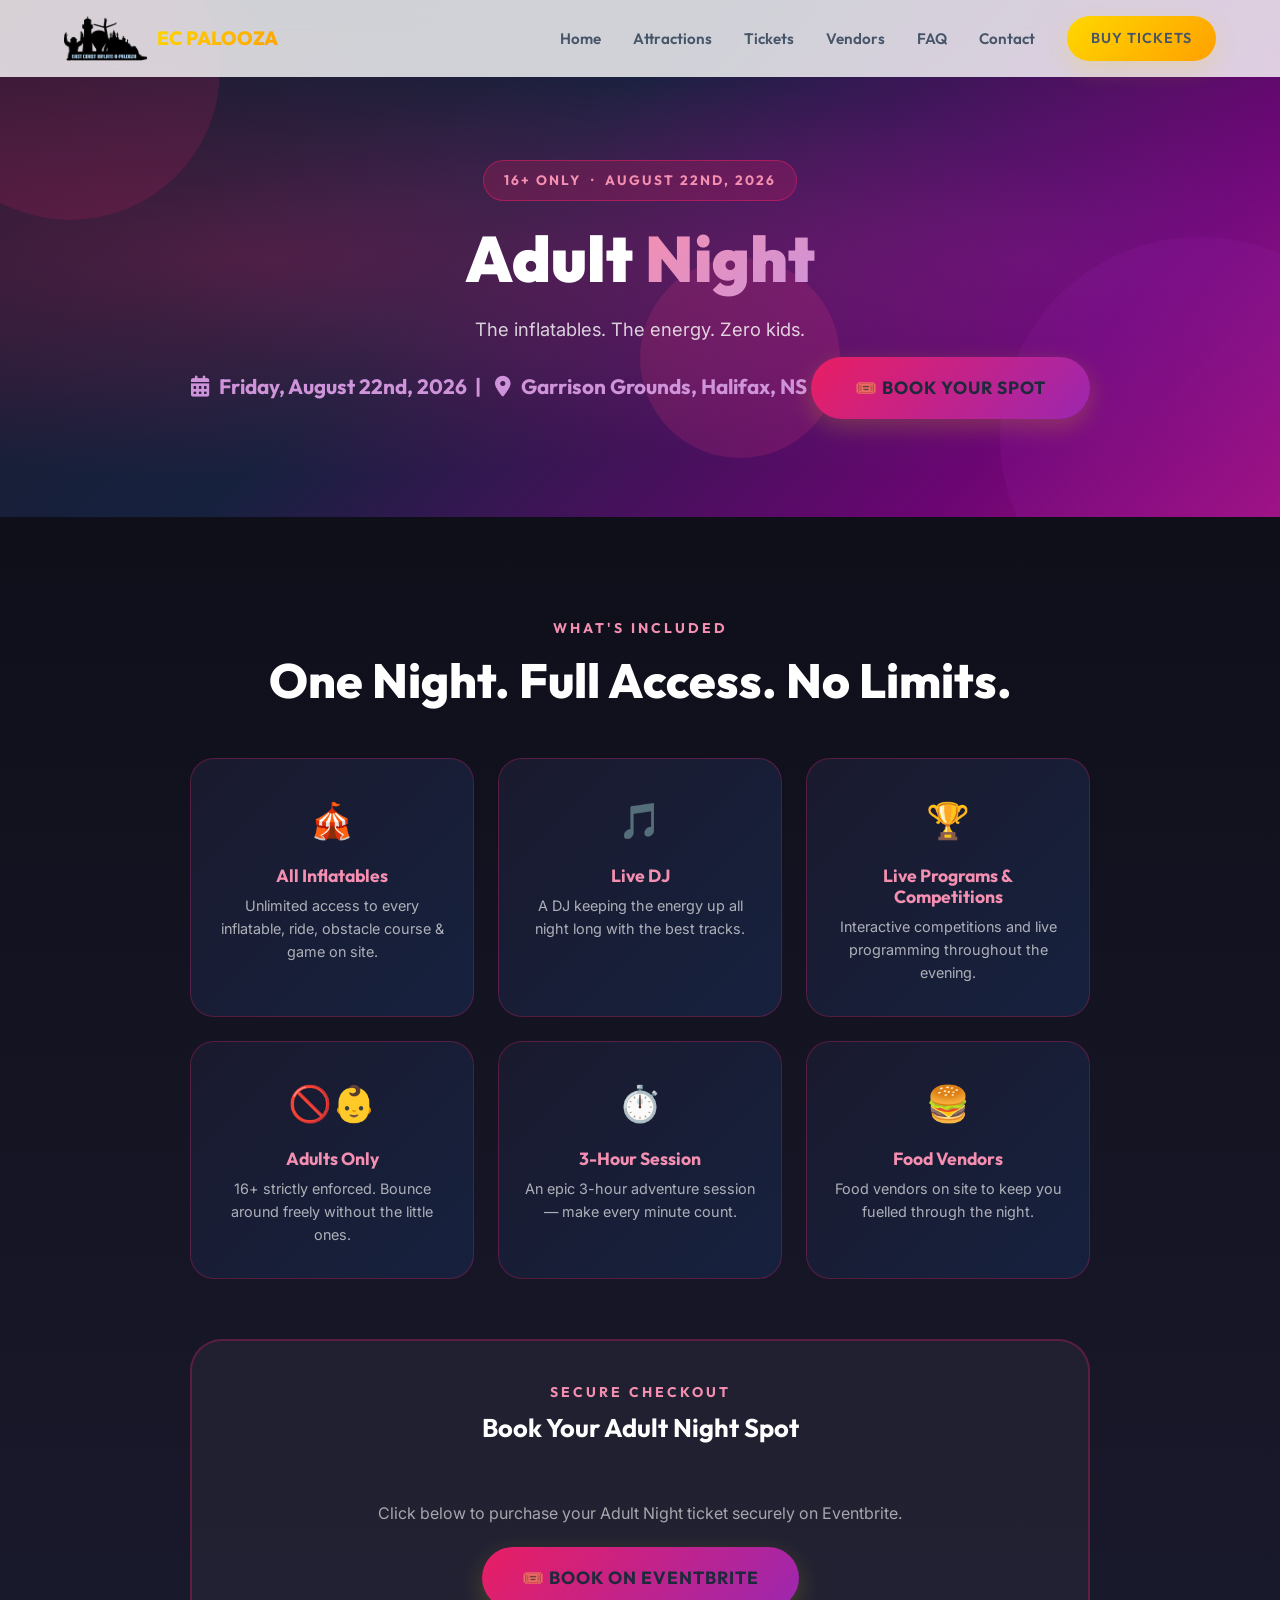
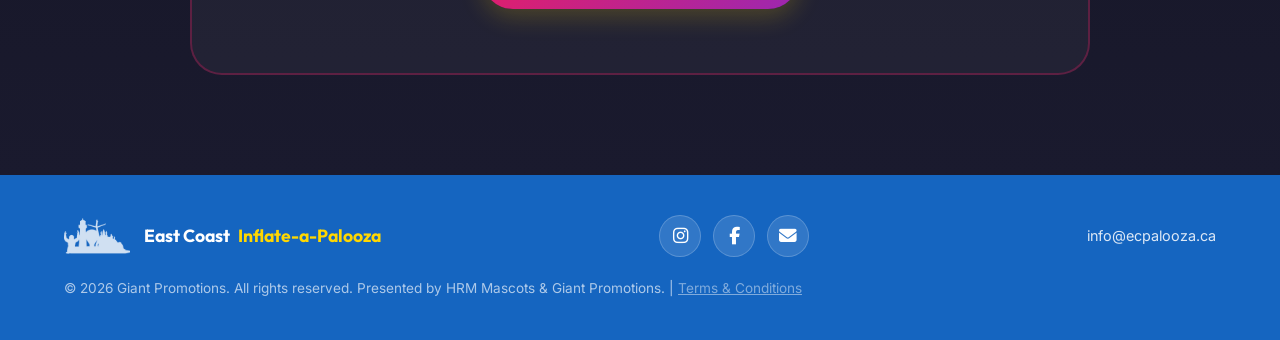
==== adult-night.html @ 5d68034b "Add adult-night.html page; redirect Book Adult Session buttons to it" ====
<!DOCTYPE html>
<html lang="en">
<head>
  <meta charset="UTF-8">
  <meta name="viewport" content="width=device-width, initial-scale=1.0">
  <title>Adult Night | East Coast Inflate-a-Palooza</title>
  <meta name="description" content="Adult Night at East Coast Inflate-a-Palooza — August 22nd, 2026. 16+ only. Bounce with NO kids, live DJ, live programs & competitions. Book your spot now!">
  <link rel="stylesheet" href="styles.css">
  <link rel="stylesheet" href="https://cdnjs.cloudflare.com/ajax/libs/font-awesome/6.5.1/css/all.min.css">
  <style>
    .adult-night-hero {
      background: linear-gradient(135deg, #1a1a2e 0%, #16213e 40%, #6a0572 80%, #a01080 100%);
      padding: 160px 0 80px;
      text-align: center;
      position: relative;
      overflow: hidden;
    }

    .adult-night-hero::before {
      content: '';
      position: absolute;
      inset: 0;
      background:
        radial-gradient(ellipse at 20% 50%, rgba(233,30,99,0.25) 0%, transparent 60%),
        radial-gradient(ellipse at 80% 50%, rgba(156,39,176,0.25) 0%, transparent 60%);
    }

    .adult-night-hero .hero-badge {
      background: rgba(233,30,99,0.2);
      border: 1px solid rgba(233,30,99,0.5);
      color: #f48fb1;
      display: inline-block;
      padding: 8px 20px;
      border-radius: 50px;
      font-family: var(--font-heading);
      font-weight: 700;
      font-size: 0.85rem;
      text-transform: uppercase;
      letter-spacing: 2px;
      margin-bottom: 20px;
    }

    .adult-night-hero h1 {
      color: #fff;
      margin-bottom: 16px;
    }

    .adult-night-hero h1 span {
      background: linear-gradient(135deg, #f48fb1, #ce93d8);
      -webkit-background-clip: text;
      -webkit-text-fill-color: transparent;
      background-clip: text;
    }

    .adult-night-hero p {
      color: rgba(255,255,255,0.8);
      font-size: 1.15rem;
      margin-bottom: 8px;
    }

    .adult-night-hero .event-date {
      display: inline-flex;
      align-items: center;
      gap: 10px;
      color: #ce93d8;
      font-family: var(--font-heading);
      font-weight: 700;
      font-size: 1.3rem;
      margin: 16px 0 32px;
    }

    /* Floating lights effect */
    .light {
      position: absolute;
      border-radius: 50%;
      opacity: 0.15;
      animation: floatLight 6s ease-in-out infinite;
      pointer-events: none;
    }
    .light-1 { width: 300px; height: 300px; background: #e91e63; top: -80px; left: -80px; animation-delay: 0s; }
    .light-2 { width: 400px; height: 400px; background: #9c27b0; bottom: -120px; right: -120px; animation-delay: 2s; }
    .light-3 { width: 200px; height: 200px; background: #ff4081; top: 50%; left: 50%; animation-delay: 4s; }

    @keyframes floatLight {
      0%, 100% { transform: translate(0, 0) scale(1); }
      50%       { transform: translate(20px, -20px) scale(1.05); }
    }

    /* Perks grid */
    .perks-grid {
      display: grid;
      grid-template-columns: repeat(auto-fit, minmax(220px, 1fr));
      gap: 24px;
      max-width: 900px;
      margin: 0 auto 60px;
    }

    .perk-card {
      background: linear-gradient(135deg, #1a1a2e, #16213e);
      border: 1px solid rgba(233,30,99,0.3);
      border-radius: var(--border-radius);
      padding: 32px 24px;
      text-align: center;
      transition: var(--transition);
    }

    .perk-card:hover {
      border-color: rgba(233,30,99,0.7);
      transform: translateY(-4px);
      box-shadow: 0 16px 40px rgba(233,30,99,0.2);
    }

    .perk-icon {
      font-size: 2.2rem;
      margin-bottom: 14px;
      display: block;
    }

    .perk-card h3 {
      color: #f48fb1;
      font-size: 1.1rem;
      margin-bottom: 8px;
    }

    .perk-card p {
      color: rgba(255,255,255,0.65);
      font-size: 0.9rem;
      line-height: 1.6;
    }

    .adult-night-section {
      background: linear-gradient(180deg, #0f0f1a 0%, #1a1a2e 100%);
      padding: var(--section-padding);
    }

    .adult-night-section .section-subtitle {
      color: #f48fb1;
    }

    .adult-night-section .section-title {
      color: #fff;
    }

    .eb-widget-wrapper.dark {
      background: rgba(255,255,255,0.04);
      border-color: rgba(233,30,99,0.3);
    }

    .eb-widget-wrapper.dark h3 {
      color: #fff;
    }

    .eb-widget-wrapper.dark .section-subtitle {
      color: #f48fb1;
    }
  </style>
</head>
<body>

  <!-- ===== NAVIGATION ===== -->
  <nav class="navbar scrolled" id="navbar">
    <div class="nav-container">
      <a href="index.html" class="nav-logo">
        <img src="images/logo.png" alt="East Coast Inflate-a-Palooza Logo">
        <span>EC PALOOZA</span>
      </a>
      <div class="nav-links" id="nav-links">
        <a href="index.html">Home</a>
        <a href="index.html#attractions">Attractions</a>
        <a href="tickets.html">Tickets</a>
        <a href="vendors.html">Vendors</a>
        <a href="faq.html">FAQ</a>
        <a href="index.html#contact">Contact</a>
        <a href="tickets.html" class="btn btn-primary">Buy Tickets</a>
      </div>
      <button class="hamburger" id="hamburger" aria-label="Toggle menu">
        <span></span>
        <span></span>
        <span></span>
      </button>
    </div>
  </nav>

  <!-- ===== HERO ===== -->
  <section class="adult-night-hero">
    <div class="light light-1"></div>
    <div class="light light-2"></div>
    <div class="light light-3"></div>
    <div class="container" style="position:relative;z-index:1;">
      <div class="hero-badge">16+ Only &nbsp;·&nbsp; August 22nd, 2026</div>
      <h1>Adult <span>Night</span></h1>
      <p>The inflatables. The energy. Zero kids.</p>
      <div class="event-date">
        <i class="fas fa-calendar-alt"></i> Friday, August 22nd, 2026
        &nbsp;|&nbsp;
        <i class="fas fa-map-marker-alt"></i> Garrison Grounds, Halifax, NS
      </div>
      <a href="#book" class="btn btn-primary" style="font-size:1.1rem; padding: 16px 44px; background: linear-gradient(135deg,#e91e63,#9c27b0); border:none;">
        🎟️ Book Your Spot
      </a>
    </div>
  </section>

  <!-- ===== PERKS ===== -->
  <section class="adult-night-section">
    <div class="container">
      <p class="section-subtitle animate-on-scroll" style="text-align:center;">What's Included</p>
      <h2 class="section-title animate-on-scroll" style="text-align:center; margin-bottom:48px;">One Night. Full Access. No Limits.</h2>

      <div class="perks-grid">
        <div class="perk-card animate-on-scroll">
          <span class="perk-icon">🎪</span>
          <h3>All Inflatables</h3>
          <p>Unlimited access to every inflatable, ride, obstacle course &amp; game on site.</p>
        </div>
        <div class="perk-card animate-on-scroll">
          <span class="perk-icon">🎵</span>
          <h3>Live DJ</h3>
          <p>A DJ keeping the energy up all night long with the best tracks.</p>
        </div>
        <div class="perk-card animate-on-scroll">
          <span class="perk-icon">🏆</span>
          <h3>Live Programs &amp; Competitions</h3>
          <p>Interactive competitions and live programming throughout the evening.</p>
        </div>
        <div class="perk-card animate-on-scroll">
          <span class="perk-icon">🚫👶</span>
          <h3>Adults Only</h3>
          <p>16+ strictly enforced. Bounce around freely without the little ones.</p>
        </div>
        <div class="perk-card animate-on-scroll">
          <span class="perk-icon">⏱️</span>
          <h3>3-Hour Session</h3>
          <p>An epic 3-hour adventure session — make every minute count.</p>
        </div>
        <div class="perk-card animate-on-scroll">
          <span class="perk-icon">🍔</span>
          <h3>Food Vendors</h3>
          <p>Food vendors on site to keep you fuelled through the night.</p>
        </div>
      </div>

      <!-- ===== EVENTBRITE WIDGET ===== -->
      <div class="eb-widget-wrapper dark animate-on-scroll" id="book">
        <p class="section-subtitle" style="text-align:center; margin-bottom: 8px;">Secure Checkout</p>
        <h3 style="text-align:center; font-size:1.6rem; margin-bottom: 24px;">Book Your Adult Night Spot</h3>
        <div id="eventbrite-widget-container-1990115616381"></div>
      </div>
    </div>
  </section>

  <!-- ===== FOOTER ===== -->
  <footer class="footer">
    <div class="container">
      <div class="footer-content">
        <div class="footer-brand">
          <img src="images/logo.png" alt="EC Palooza" class="footer-logo">
          East Coast <span>Inflate-a-Palooza</span>
        </div>
        <div class="footer-social">
          <a href="https://www.instagram.com/ecpalooza" target="_blank" aria-label="Instagram"><i class="fab fa-instagram"></i></a>
          <a href="https://www.facebook.com/p/East-Coast-Inflate-a-Palooza-61561594187556/" target="_blank" aria-label="Facebook"><i class="fab fa-facebook-f"></i></a>
          <a href="mailto:info@ecpalooza.ca" aria-label="Email"><i class="fas fa-envelope"></i></a>
        </div>
        <a href="mailto:info@ecpalooza.ca" class="footer-email">info@ecpalooza.ca</a>
        <p class="footer-copyright">© 2026 Giant Promotions. All rights reserved. Presented by HRM Mascots &amp; Giant Promotions. | <a href="terms.html" style="color:inherit;text-decoration:underline;opacity:0.7;">Terms &amp; Conditions</a></p>
      </div>
    </div>
  </footer>

  <script src="script.js"></script>
  <script>
    (function() {
      var containerId = 'eventbrite-widget-container-1990115616381';
      var fallbackUrl = 'https://www.eventbrite.ca/e/east-coast-inflate-a-palooza-x-stampede-tickets-1689122483819?aff=oddtdtcreator';

      function showFallback() {
        var container = document.getElementById(containerId);
        if (!container) return;
        container.innerHTML =
          '<div style="text-align:center;padding:32px 16px;">' +
            '<p style="color:rgba(255,255,255,0.6);margin-bottom:20px;font-size:1rem;">Click below to purchase your Adult Night ticket securely on Eventbrite.</p>' +
            '<a href="' + fallbackUrl + '" target="_blank" class="btn btn-primary" style="font-size:1.1rem;padding:16px 40px;background:linear-gradient(135deg,#e91e63,#9c27b0);border:none;">🎟️ Book on Eventbrite</a>' +
          '</div>';
      }

      var script = document.createElement('script');
      script.src = 'https://www.eventbrite.ca/static/widgets/eb_widgets.js';
      script.onload = function() {
        try {
          window.EBWidgets.createWidget({
            widgetType: 'checkout',
            eventId: '1990115616381',
            iframeContainerId: containerId,
            iframeContainerHeight: 425,
            onOrderComplete: function() { console.log('Order complete!'); }
          });
        } catch(e) {
          showFallback();
        }
      };
      script.onerror = function() { showFallback(); };
      document.body.appendChild(script);
    })();
  </script>
</body>
</html>
---- styles.css ----
/* =============================================
   EAST COAST INFLATE-A-PALOOZA — Design System
   BRIGHT & FUN KIDS' EVENT THEME
   ============================================= */

/* --- Google Fonts --- */
@import url('https://fonts.googleapis.com/css2?family=Outfit:wght@400;600;700;800;900&family=Inter:wght@400;500;600&display=swap');

/* --- CSS Custom Properties --- */
:root {
  /* Colors — Bright & Playful */
  --blue: #2196F3;
  --blue-bright: #42A5F5;
  --blue-sky: #E3F2FD;
  --blue-deep: #1565C0;
  --yellow: #FFD700;
  --yellow-warm: #FFC107;
  --yellow-light: #FFF8E1;
  --red: #FF4757;
  --red-light: #FFEBEE;
  --orange: #FF9800;
  --green: #4CAF50;
  --cyan: #00BCD4;
  --purple: #9C27B0;
  --pink: #E91E63;
  --white: #FFFFFF;
  --off-white: #FAFBFF;
  --gray-50: #F8FAFC;
  --gray-100: #F1F5F9;
  --gray-200: #E2E8F0;
  --gray-400: #94A3B8;
  --gray-600: #475569;
  --gray-800: #1E293B;

  /* Gradients */
  --gradient-hero: linear-gradient(135deg, #42A5F5 0%, #1E88E5 30%, #2196F3 60%, #1976D2 100%);
  --gradient-yellow: linear-gradient(135deg, #FFD700, #FFA000);
  --gradient-red: linear-gradient(135deg, #FF4757, #FF6B81);
  --gradient-fun: linear-gradient(135deg, #FF9800, #FF5722);
  --gradient-sky: linear-gradient(180deg, #E3F2FD 0%, #FFFFFF 100%);
  --gradient-card: linear-gradient(135deg, #FFFFFF, #F8FAFC);

  /* Typography */
  --font-heading: 'Outfit', sans-serif;
  --font-body: 'Inter', sans-serif;

  /* Spacing */
  --section-padding: 100px 0;
  --container-width: 1200px;
  --border-radius: 24px;
  --border-radius-sm: 16px;
  --border-radius-lg: 32px;

  /* Shadows - Modern & Soft */
  --shadow-sm: 0 4px 12px rgba(0,0,0,0.03);
  --shadow-md: 0 10px 30px rgba(0,0,0,0.06);
  --shadow-lg: 0 20px 50px rgba(0,0,0,0.08);
  --shadow-color: 0 8px 24px rgba(33,150,243,0.15);
  --shadow-yellow: 0 8px 24px rgba(255,215,0,0.2);

  /* Transitions */
  --transition: all 0.3s cubic-bezier(0.4, 0, 0.2, 1);
  --transition-slow: all 0.6s cubic-bezier(0.4, 0, 0.2, 1);
}

/* --- Reset & Base --- */
*, *::before, *::after {
  margin: 0;
  padding: 0;
  box-sizing: border-box;
}



html {
  scroll-behavior: smooth;
  font-size: 16px;
}

body {
  font-family: var(--font-body);
  background: var(--white);
  color: var(--gray-800);
  line-height: 1.7;
  overflow-x: hidden;
  -webkit-font-smoothing: antialiased;
}

a {
  text-decoration: none;
  color: inherit;
}

img {
  max-width: 100%;
  display: block;
}

ul { list-style: none; }

.container {
  max-width: var(--container-width);
  margin: 0 auto;
  padding: 0 24px;
}

/* --- Typography --- */
h1, h2, h3, h4, h5 {
  font-family: var(--font-heading);
  line-height: 1.2;
}

h1 { font-size: clamp(2.5rem, 5vw, 4.5rem); font-weight: 900; }
h2 { font-size: clamp(2rem, 4vw, 3rem); font-weight: 800; }
h3 { font-size: clamp(1.25rem, 2.5vw, 1.5rem); font-weight: 700; }
h4 { font-size: 1.125rem; font-weight: 600; }

.free-badge {
  display: inline-flex;
  align-items: center;
  gap: 6px;
  background: var(--gradient-yellow);
  color: var(--gray-800);
  padding: 6px 14px;
  border-radius: 50px;
  font-family: var(--font-heading);
  font-weight: 800;
  font-size: 0.9em;
  text-transform: uppercase;
  letter-spacing: 0.5px;
  box-shadow: 0 4px 12px rgba(255, 215, 0, 0.4);
  animation: pulseBadge 2s infinite;
  margin: 0 4px;
}

.free-badge i {
  color: var(--red);
  font-size: 1.1em;
}

@keyframes pulseBadge {
  0% { transform: scale(1); box-shadow: 0 4px 12px rgba(255, 215, 0, 0.4); }
  50% { transform: scale(1.05); box-shadow: 0 8px 16px rgba(255, 215, 0, 0.6); }
  100% { transform: scale(1); box-shadow: 0 4px 12px rgba(255, 215, 0, 0.4); }
}

.section-subtitle {
  color: var(--blue);
  font-family: var(--font-heading);
  font-weight: 700;
  text-transform: uppercase;
  letter-spacing: 3px;
  font-size: 0.875rem;
  margin-bottom: 12px;
}

.section-title {
  margin-bottom: 20px;
  color: var(--gray-800);
}

.section-desc {
  color: var(--gray-600);
  max-width: 650px;
  margin: 0 auto 50px;
  font-size: 1.05rem;
}

/* --- Buttons --- */
.btn {
  display: inline-flex;
  align-items: center;
  justify-content: center;
  gap: 8px;
  padding: 16px 36px;
  border-radius: 50px;
  font-family: var(--font-heading);
  font-weight: 700;
  font-size: 1.05rem;
  cursor: pointer;
  border: none;
  transition: var(--transition);
  position: relative;
  overflow: hidden;
  text-transform: uppercase;
  letter-spacing: 1px;
}

.btn-primary {
  background: var(--gradient-yellow);
  color: var(--gray-800);
  box-shadow: var(--shadow-yellow);
}

.btn-primary:hover {
  transform: translateY(-3px) scale(1.03);
  box-shadow: 0 12px 32px rgba(255,215,0,0.35);
}

.btn-secondary {
  background: var(--white);
  color: var(--blue-deep);
  border: 2px solid var(--blue);
}

.btn-secondary:hover {
  background: var(--blue);
  color: var(--white);
  transform: translateY(-3px);
}

.btn-coral {
  background: var(--gradient-red);
  color: var(--white);
}

.btn-coral:hover {
  transform: translateY(-3px) scale(1.03);
  box-shadow: 0 8px 24px rgba(255,71,87,0.3);
}

/* --- Navigation --- */
.navbar {
  position: fixed;
  top: 0;
  left: 0;
  right: 0;
  z-index: 1000;
  padding: 16px 0;
  transition: var(--transition);
  background: rgba(255,255,255,0.8);
  backdrop-filter: blur(20px);
}

.navbar.scrolled {
  background: rgba(255,255,255,0.95);
  backdrop-filter: blur(20px);
  padding: 10px 0;
  box-shadow: 0 2px 20px rgba(0,0,0,0.08);
}

.nav-container {
  max-width: var(--container-width);
  margin: 0 auto;
  padding: 0 24px;
  display: flex;
  align-items: center;
  justify-content: space-between;
}

.nav-logo {
  display: flex;
  align-items: center;
  gap: 10px;
  font-family: var(--font-heading);
  font-weight: 800;
  font-size: 1.2rem;
  color: var(--gray-800);
}

.nav-logo img {
  height: 45px;
  width: auto;
}

.nav-logo span {
  background: var(--gradient-yellow);
  -webkit-background-clip: text;
  -webkit-text-fill-color: transparent;
  background-clip: text;
}

.nav-links {
  display: flex;
  align-items: center;
  gap: 32px;
}

.nav-links a {
  font-family: var(--font-heading);
  font-weight: 600;
  font-size: 0.95rem;
  color: var(--gray-600);
  transition: var(--transition);
  position: relative;
}

.nav-links a:not(.btn)::after {
  content: '';
  position: absolute;
  bottom: -4px;
  left: 0;
  width: 0;
  height: 3px;
  background: var(--blue);
  border-radius: 2px;
  transition: var(--transition);
}

.nav-links a:not(.btn):hover {
  color: var(--blue);
}

.nav-links a:not(.btn):hover::after {
  width: 100%;
}

.nav-links .btn {
  padding: 10px 24px;
  font-size: 0.9rem;
}

.hamburger {
  display: none;
  flex-direction: column;
  gap: 5px;
  cursor: pointer;
  z-index: 1001;
  background: none;
  border: none;
  padding: 4px;
}

.hamburger span {
  width: 28px;
  height: 3px;
  background: var(--gray-800);
  border-radius: 2px;
  transition: var(--transition);
}

.hamburger.active span:nth-child(1) {
  transform: rotate(45deg) translate(5px, 6px);
}
.hamburger.active span:nth-child(2) {
  opacity: 0;
}
.hamburger.active span:nth-child(3) {
  transform: rotate(-45deg) translate(5px, -6px);
}

/* --- Hero --- */
.hero {
  min-height: 100vh;
  display: flex;
  align-items: center;
  justify-content: center;
  text-align: center;
  position: relative;
  overflow: hidden;
  background: var(--gradient-hero);
}

.hero-bg {
  position: absolute;
  inset: 0;
  overflow: hidden;
}

.hero-bg .orb {
  position: absolute;
  border-radius: 50%;
  filter: blur(80px);
  opacity: 0.3;
  animation: orbFloat 8s ease-in-out infinite;
}

.hero-bg .orb-1 {
  width: 500px;
  height: 500px;
  background: var(--yellow);
  top: -10%;
  right: -5%;
  animation-delay: 0s;
}

.hero-bg .orb-2 {
  width: 400px;
  height: 400px;
  background: var(--red);
  bottom: -10%;
  left: -5%;
  animation-delay: 3s;
  opacity: 0.2;
}

.hero-bg .orb-3 {
  width: 300px;
  height: 300px;
  background: var(--white);
  top: 50%;
  left: 50%;
  transform: translate(-50%, -50%);
  animation-delay: 5s;
  opacity: 0.1;
}

.confetti-container {
  position: absolute;
  inset: 0;
  pointer-events: none;
  overflow: hidden;
}

.confetti {
  position: absolute;
  width: 12px;
  height: 12px;
  border-radius: 2px;
  top: -20px;
  animation: confettiFall linear infinite;
  opacity: 0.8;
}

.hero-content {
  position: relative;
  z-index: 2;
  padding: 0 24px;
  color: var(--white);
}

.hero-badge {
  display: inline-flex;
  align-items: center;
  gap: 8px;
  background: rgba(255,255,255,0.2);
  border: 1px solid rgba(255,255,255,0.35);
  padding: 8px 20px;
  border-radius: 50px;
  font-family: var(--font-heading);
  font-weight: 600;
  font-size: 0.9rem;
  color: var(--white);
  margin-bottom: 28px;
  animation: fadeInUp 0.8s ease;
  backdrop-filter: blur(10px);
}

.hero h1 {
  max-width: 800px;
  margin: 0 auto 24px;
  animation: fadeInUp 0.8s ease 0.1s both;
  color: var(--white);
}

.hero h1 .highlight {
  background: var(--gradient-yellow);
  -webkit-background-clip: text;
  -webkit-text-fill-color: transparent;
  background-clip: text;
}

.hero-location {
  font-size: 1.2rem;
  color: rgba(255,255,255,0.9);
  margin-bottom: 12px;
  animation: fadeInUp 0.8s ease 0.2s both;
}

.hero-location i {
  color: var(--yellow);
  margin-right: 6px;
}

.hero-date {
  font-family: var(--font-heading);
  font-weight: 700;
  font-size: 1.4rem;
  color: var(--yellow);
  margin-bottom: 40px;
  animation: fadeInUp 0.8s ease 0.3s both;
}

.hero-buttons {
  display: flex;
  gap: 16px;
  justify-content: center;
  flex-wrap: wrap;
  animation: fadeInUp 0.8s ease 0.4s both;
}

.hero .btn-secondary {
  background: rgba(255,255,255,0.15);
  border: 2px solid rgba(255,255,255,0.4);
  color: var(--white);
  backdrop-filter: blur(10px);
}

.hero .btn-secondary:hover {
  background: var(--white);
  border-color: var(--white);
  color: var(--blue-deep);
}

.hero-scroll {
  position: absolute;
  bottom: 40px;
  left: 50%;
  transform: translateX(-50%);
  animation: bounce 2s infinite;
  z-index: 2;
}

.hero-scroll svg {
  width: 30px;
  height: 30px;
  color: rgba(255,255,255,0.6);
}

/* --- Hero Tube Men --- */
.hero-tubeman {
  position: absolute;
  bottom: 0;
  height: 45%;
  max-height: 420px;
  z-index: 1;
  opacity: 0.5;
  pointer-events: none;
  transform-origin: bottom center;
  animation: tubemanSway 4s ease-in-out infinite;
}

.hero-tubeman-left {
  left: 3%;
  animation-delay: 0s;
}

.hero-tubeman-right {
  right: 3%;
  animation-delay: 1.5s;
}

/* --- Wave Divider --- */
.custom-shape-divider-bottom {
    position: absolute;
    bottom: 0;
    left: 0;
    width: 100%;
    overflow: hidden;
    line-height: 0;
    transform: rotate(180deg);
}

.custom-shape-divider-bottom svg {
    position: relative;
    display: block;
    width: calc(100% + 1.3px);
    height: 60px;
}

.custom-shape-divider-bottom .shape-fill {
    fill: var(--white);
}

/* --- About Section --- */
.about {
  padding: var(--section-padding);
  background: var(--white);
  position: relative;
}

.about-grid {
  display: grid;
  grid-template-columns: 1fr 1fr;
  gap: 60px;
  align-items: center;
}

.about-text p {
  color: var(--gray-600);
  margin-bottom: 20px;
  font-size: 1.05rem;
}

.stats-row {
  display: grid;
  grid-template-columns: repeat(3, 1fr);
  gap: 16px;
  margin-top: 40px;
}

.stat-card {
  background: var(--blue-sky);
  border: 2px solid transparent;
  border-radius: var(--border-radius);
  padding: 24px 16px;
  text-align: center;
  transition: var(--transition);
}

.stat-card:hover {
  transform: translateY(-4px);
  border-color: var(--blue);
  box-shadow: var(--shadow-color);
}

.stat-number {
  font-family: var(--font-heading);
  font-weight: 900;
  font-size: 2.5rem;
  color: var(--blue);
}

.stat-label {
  font-size: 0.85rem;
  color: var(--gray-600);
  margin-top: 4px;
  font-weight: 500;
}

.about-visual {
  position: relative;
  display: flex;
  justify-content: center;
  align-items: center;
}

.about-image-wrapper {
  width: 100%;
  max-width: 500px;
  aspect-ratio: 4/3;
  border-radius: var(--border-radius-lg);
  overflow: hidden;
  position: relative;
  border: 4px solid var(--blue-sky);
  box-shadow: var(--shadow-lg);
}

.about-image-wrapper img {
  width: 100%;
  height: 100%;
  object-fit: cover;
}

/* --- Video Section --- */
.video-section {
  padding: var(--section-padding);
  background: var(--white);
  text-align: center;
}

.video-wrapper {
  max-width: 900px;
  margin: 0 auto;
  border-radius: var(--border-radius-lg);
  overflow: hidden;
  box-shadow: var(--shadow-lg);
  border: 4px solid var(--gray-100);
}

.video-wrapper video {
  width: 100%;
  height: auto;
  display: block;
  background: #000;
}

/* --- Event Photo Gallery --- */
.gallery {
  padding: var(--section-padding);
  background: var(--gray-50);
  text-align: center;
  position: relative;
}

.gallery-grid {
  display: grid;
  grid-template-columns: repeat(3, 1fr);
  gap: 24px;
  max-width: 1000px;
  margin: 0 auto;
}

.gallery-item {
  border-radius: var(--border-radius);
  overflow: hidden;
  position: relative;
  border: 4px solid var(--white);
  box-shadow: var(--shadow-sm);
  transition: var(--transition-slow);
  aspect-ratio: 4 / 5;
}

.gallery-item:nth-child(1) { transform: rotate(-3deg); }
.gallery-item:nth-child(2) { transform: rotate(2deg) translateY(10px); }
.gallery-item:nth-child(3) { transform: rotate(-2deg); }

.gallery-item:hover {
  border-color: var(--blue);
  transform: scale(1.05) rotate(0deg) !important;
  box-shadow: var(--shadow-lg);
  z-index: 10;
}

.gallery-item img {
  width: 100%;
  height: 100%;
  object-fit: cover;
  display: block;
}

.gallery-item-tall {
  grid-row: span 1;
}

.gallery-item-tall img {
  min-height: auto;
}

/* --- Attractions Section --- */
.attractions {
  padding: var(--section-padding);
  background: var(--white);
  text-align: center;
  position: relative;
}

.attractions-grid {
  display: grid;
  grid-template-columns: repeat(3, 1fr);
  gap: 28px;
  margin-top: 20px;
}

.attraction-card {
  background: var(--white);
  border: 2px solid var(--gray-200);
  border-radius: var(--border-radius);
  overflow: hidden;
  transition: var(--transition);
  cursor: default;
}

.attraction-card:hover {
  transform: translateY(-8px);
  border-color: var(--blue);
  box-shadow: var(--shadow-color);
}

.attraction-card-img {
  width: 100%;
  height: 220px;
  overflow: hidden;
  position: relative;
  background: linear-gradient(135deg, #E3F2FD, #BBDEFB);
  display: flex;
  align-items: center;
  justify-content: center;
}

.attraction-card-img img {
  width: auto;
  height: auto;
  max-width: 85%;
  max-height: 85%;
  object-fit: contain;
  transition: var(--transition-slow);
}

.attraction-card:hover .attraction-card-img img {
  transform: scale(1.08);
}

.attraction-card-img .attraction-icon-overlay {
  position: absolute;
  bottom: 12px;
  right: 12px;
  width: 48px;
  height: 48px;
  border-radius: 50%;
  background: var(--gradient-yellow);
  display: flex;
  align-items: center;
  justify-content: center;
  font-size: 1.3rem;
  box-shadow: var(--shadow-sm);
}

.attraction-card-body {
  padding: 24px;
  text-align: left;
}

.attraction-card-body h3 {
  margin-bottom: 10px;
  color: var(--gray-800);
}

.attraction-card-body p {
  color: var(--gray-600);
  font-size: 0.95rem;
  line-height: 1.6;
}

/* --- Know Before You Go --- */
.info-section {
  padding: var(--section-padding);
  background: var(--blue-sky);
  text-align: center;
}

.info-grid {
  display: grid;
  grid-template-columns: repeat(3, 1fr);
  gap: 24px;
}

.info-card {
  background: var(--white);
  border: 2px solid transparent;
  border-radius: var(--border-radius);
  padding: 36px 28px;
  text-align: center;
  transition: var(--transition);
  box-shadow: var(--shadow-sm);
}

.info-card:hover {
  transform: translateY(-4px);
  border-color: var(--blue);
  box-shadow: var(--shadow-color);
}

.info-card-icon {
  width: 68px;
  height: 68px;
  border-radius: 50%;
  margin: 0 auto 20px;
  display: flex;
  align-items: center;
  justify-content: center;
  font-size: 1.6rem;
}

.info-card-icon.yellow { background: var(--yellow-light); color: var(--orange); }
.info-card-icon.coral { background: var(--red-light); color: var(--red); }
.info-card-icon.cyan { background: #E0F7FA; color: var(--cyan); }

.info-card h3 {
  margin-bottom: 10px;
  font-size: 1.1rem;
  color: var(--gray-800);
}

.info-card p {
  color: var(--gray-600);
  font-size: 0.9rem;
  line-height: 1.6;
}

/* --- Tickets Section --- */
.tickets {
  padding: var(--section-padding);
  background: var(--white);
  text-align: center;
  position: relative;
}

.eb-widget-wrapper {
  max-width: 900px;
  margin: 52px auto 0;
  background: var(--gray-50);
  border: 2px solid var(--gray-200);
  border-radius: var(--border-radius-lg);
  padding: 40px 36px 32px;
}

.tickets-grid {
  display: grid;
  grid-template-columns: repeat(4, 1fr);
  gap: 28px;
  max-width: 1200px;
  margin: 0 auto;
}

.ticket-card {
  background: var(--white);
  border: 2px solid var(--gray-200);
  border-radius: var(--border-radius-lg);
  padding: 44px 36px;
  text-align: center;
  transition: var(--transition);
  position: relative;
  overflow: hidden;
}

.ticket-card::before {
  content: '';
  position: absolute;
  top: 0;
  left: 0;
  right: 0;
  height: 5px;
}

.ticket-card.general::before { background: var(--blue); }
.ticket-card.playpass::before { background: var(--gradient-yellow); }
.ticket-card.adultnight::before { background: var(--gradient-fun); }

.ticket-card:hover {
  transform: translateY(-6px);
  box-shadow: var(--shadow-lg);
}

.ticket-card.playpass {
  border-color: var(--yellow-warm);
  background: var(--yellow-light);
}

.ticket-card.playpass:hover {
  box-shadow: var(--shadow-yellow);
}

.ticket-card.adultnight {
  border-color: var(--purple);
  background: var(--pink-light);
}

.ticket-card.adultnight:hover {
  box-shadow: 0 20px 50px rgba(156, 39, 176, 0.2);
}

.ticket-badge {
  display: inline-block;
  padding: 6px 16px;
  border-radius: 50px;
  font-family: var(--font-heading);
  font-weight: 700;
  font-size: 0.75rem;
  text-transform: uppercase;
  letter-spacing: 2px;
  margin-bottom: 20px;
}

.ticket-card.general .ticket-badge {
  background: var(--blue-sky);
  color: var(--blue-deep);
}

.ticket-card.playpass .ticket-badge {
  background: rgba(255,152,0,0.15);
  color: var(--orange);
}

.ticket-card.adultnight .ticket-badge {
  background: rgba(156,39,176,0.15);
  color: var(--purple);
}

.ticket-card h3 {
  font-size: 1.5rem;
  margin-bottom: 16px;
  color: var(--gray-800);
}

.ticket-price {
  font-family: var(--font-heading);
  font-weight: 900;
  font-size: 3.5rem;
  margin-bottom: 8px;
}

.ticket-card.general .ticket-price { color: var(--blue); }
.ticket-card.playpass .ticket-price { color: var(--orange); }
.ticket-card.adultnight .ticket-price { color: var(--purple); }

/* --- VIP Card --- */
.ticket-card.vip {
  background: linear-gradient(160deg, #1a1a2e 0%, #16213e 60%, #0f3460 100%);
  border-color: #c9a84c;
  color: var(--white);
  position: relative;
  overflow: hidden;
}

.ticket-card.vip::before {
  background: linear-gradient(90deg, #c9a84c, #f5d78e, #c9a84c);
  height: 5px;
}

.ticket-card.vip::after {
  content: '';
  position: absolute;
  top: -50%;
  left: -60%;
  width: 40%;
  height: 200%;
  background: rgba(255, 215, 0, 0.07);
  transform: skewX(-15deg);
  animation: vipShimmer 3s ease-in-out infinite;
  pointer-events: none;
}

@keyframes vipShimmer {
  0%   { left: -60%; }
  50%  { left: 120%; }
  100% { left: 120%; }
}

.ticket-card.vip:hover {
  box-shadow: 0 20px 50px rgba(201, 168, 76, 0.35);
}

.ticket-card.vip .ticket-badge {
  background: rgba(201, 168, 76, 0.2);
  color: #f5d78e;
  border: 1px solid rgba(201, 168, 76, 0.4);
}

.ticket-card.vip h3 {
  color: #f5d78e;
}

.ticket-card.vip .ticket-price {
  background: linear-gradient(135deg, #f5d78e, #c9a84c);
  -webkit-background-clip: text;
  -webkit-text-fill-color: transparent;
  background-clip: text;
}

.ticket-card.vip .ticket-price-label {
  color: rgba(255,255,255,0.6);
}

.ticket-card.vip .ticket-features li {
  color: rgba(255,255,255,0.85);
}

.ticket-card.vip .check {
  color: #f5d78e;
}

.ticket-price-label {
  color: var(--gray-600);
  font-size: 0.9rem;
  margin-bottom: 28px;
}

.ticket-features {
  text-align: left;
  margin-bottom: 32px;
}

.ticket-features li {
  display: flex;
  align-items: flex-start;
  gap: 10px;
  padding: 10px 0;
  border-bottom: 1px solid var(--gray-100);
  color: var(--gray-600);
  font-size: 0.95rem;
}

.ticket-features li:last-child { border-bottom: none; }

.ticket-features li .check {
  color: var(--green);
  font-size: 1rem;
  flex-shrink: 0;
  margin-top: 2px;
}

/* --- Sponsors --- */
.sponsors {
  padding: 80px 0;
  background: var(--gray-50);
  text-align: center;
}

.sponsors-content {
  background: var(--white);
  border: 2px solid var(--gray-200);
  border-radius: var(--border-radius-lg);
  padding: 60px 40px;
  max-width: 700px;
  margin: 0 auto;
  box-shadow: var(--shadow-sm);
}

.sponsors-content h2 {
  margin-bottom: 16px;
  color: var(--gray-800);
}

.sponsors-content p {
  color: var(--gray-600);
  margin-bottom: 28px;
  font-size: 1.05rem;
}

/* --- Vendor Application --- */
.vendor-section {
  padding: var(--section-padding);
  background: var(--blue-sky);
  text-align: center;
}

.vendor-card {
  background: var(--white);
  border: 2px solid var(--gray-200);
  border-radius: var(--border-radius-lg);
  padding: 56px 50px;
  max-width: 860px;
  margin: 0 auto;
  text-align: left;
  box-shadow: var(--shadow-sm);
}

.vendor-header {
  text-align: center;
  margin-bottom: 40px;
}

.vendor-intro {
  color: var(--gray-600);
  font-size: 1.05rem;
  margin-top: 12px;
}

.vendor-form .form-group select {
  width: 100%;
  background: var(--gray-50);
  border: 2px solid var(--gray-200);
  border-radius: var(--border-radius-sm);
  padding: 14px 16px;
  color: var(--gray-800);
  font-family: var(--font-body);
  font-size: 0.95rem;
  transition: var(--transition);
  outline: none;
  appearance: none;
  background-image: url("data:image/svg+xml,%3Csvg xmlns='http://www.w3.org/2000/svg' width='16' height='16' fill='%2394A3B8' viewBox='0 0 16 16'%3E%3Cpath d='M7.247 11.14L2.451 5.658C1.885 5.013 2.345 4 3.204 4h9.592a1 1 0 0 1 .753 1.659l-4.796 5.48a1 1 0 0 1-1.506 0z'/%3E%3C/svg%3E");
  background-repeat: no-repeat;
  background-position: right 14px center;
  cursor: pointer;
}

.vendor-form .form-group select:focus {
  border-color: var(--blue);
  box-shadow: 0 0 0 3px rgba(33,150,243,0.1);
  background-color: var(--white);
}

.form-checkbox {
  margin-bottom: 28px;
}

.checkbox-label {
  display: flex;
  align-items: flex-start;
  gap: 12px;
  cursor: pointer;
  font-size: 0.9rem;
  color: var(--gray-600);
  line-height: 1.6;
}

.checkbox-label input[type="checkbox"] {
  width: 20px;
  height: 20px;
  flex-shrink: 0;
  margin-top: 2px;
  accent-color: var(--blue);
  cursor: pointer;
}

.vendor-form .btn {
  width: 100%;
  margin-top: 8px;
}

/* --- Contact --- */
.contact {
  padding: var(--section-padding);
  background: var(--white);
  text-align: center;
}

.contact-card {
  background: var(--white);
  border: 2px solid var(--gray-200);
  border-radius: var(--border-radius-lg);
  padding: 50px;
  max-width: 650px;
  margin: 0 auto;
  text-align: left;
  box-shadow: var(--shadow-sm);
}

.contact-card h2 {
  text-align: center;
  margin-bottom: 8px;
  color: var(--gray-800);
}

.contact-card .section-subtitle {
  text-align: center;
  margin-bottom: 32px;
}

.form-row {
  display: grid;
  grid-template-columns: 1fr 1fr;
  gap: 16px;
}

.form-group {
  margin-bottom: 20px;
}

.form-group label {
  display: block;
  font-family: var(--font-heading);
  font-weight: 600;
  font-size: 0.85rem;
  margin-bottom: 8px;
  color: var(--gray-800);
}

.form-group input,
.form-group textarea {
  width: 100%;
  background: var(--gray-50);
  border: 2px solid var(--gray-200);
  border-radius: var(--border-radius-sm);
  padding: 14px 16px;
  color: var(--gray-800);
  font-family: var(--font-body);
  font-size: 0.95rem;
  transition: var(--transition);
  outline: none;
}

.form-group input:focus,
.form-group textarea:focus {
  border-color: var(--blue);
  box-shadow: 0 0 0 3px rgba(33,150,243,0.1);
  background: var(--white);
}

.form-group textarea {
  min-height: 120px;
  resize: vertical;
}

.form-group input::placeholder,
.form-group textarea::placeholder {
  color: var(--gray-400);
}

.contact-card .btn {
  width: 100%;
  margin-top: 8px;
}

/* --- Footer --- */
.footer {
  background: var(--blue-deep);
  color: var(--white);
  padding: 40px 0;
}

.footer-content {
  display: flex;
  align-items: center;
  justify-content: space-between;
  flex-wrap: wrap;
  gap: 20px;
}

.footer-brand {
  font-family: var(--font-heading);
  font-weight: 700;
  font-size: 1.1rem;
  display: flex;
  align-items: center;
  gap: 8px;
  color: var(--white);
}

.footer-brand span {
  color: var(--yellow);
}

.footer-logo {
  height: 36px;
  width: auto;
  display: inline-block;
  vertical-align: middle;
  margin-right: 6px;
  filter: brightness(0) invert(1);
  opacity: 0.8;
}

.footer-social {
  display: flex;
  gap: 12px;
}

.footer-social a {
  width: 42px;
  height: 42px;
  border-radius: 50%;
  background: rgba(255,255,255,0.12);
  border: 1px solid rgba(255,255,255,0.2);
  display: flex;
  align-items: center;
  justify-content: center;
  transition: var(--transition);
  font-size: 1.1rem;
  color: var(--white);
}

.footer-social a:hover {
  background: var(--yellow);
  color: var(--blue-deep);
  border-color: var(--yellow);
  transform: translateY(-3px);
}

.footer-copyright {
  color: rgba(255,255,255,0.65);
  font-size: 0.85rem;
}

.footer-email {
  color: rgba(255,255,255,0.85);
  font-size: 0.9rem;
}

.footer-email:hover {
  color: var(--yellow);
}

/* --- FAQ Page --- */
.faq-hero {
  padding: 160px 0 80px;
  background: var(--gradient-hero);
  text-align: center;
  color: var(--white);
  position: relative;
}

.faq-hero .section-subtitle {
  color: var(--yellow-warm);
  font-weight: 800;
  text-shadow: 0 1px 2px rgba(0,0,0,0.1);
}

.faq-section {
  padding: var(--section-padding);
  background: var(--gray-50);
}

.faq-list {
  max-width: 800px;
  margin: 0 auto;
}

.faq-item {
  background: var(--white);
  border: 2px solid var(--gray-200);
  border-radius: var(--border-radius);
  margin-bottom: 12px;
  overflow: hidden;
  transition: var(--transition);
  box-shadow: var(--shadow-sm);
}

.faq-item:hover {
  border-color: var(--blue);
}

.faq-item.active {
  border-color: var(--blue);
  box-shadow: var(--shadow-color);
}

.faq-question {
  width: 100%;
  background: none;
  border: none;
  padding: 22px 28px;
  display: flex;
  align-items: center;
  justify-content: space-between;
  gap: 16px;
  cursor: pointer;
  color: var(--gray-800);
  font-family: var(--font-heading);
  font-weight: 600;
  font-size: 1.05rem;
  text-align: left;
  transition: var(--transition);
}

.faq-question:hover {
  color: var(--blue);
}

.faq-question .faq-icon {
  width: 32px;
  height: 32px;
  border-radius: 50%;
  background: var(--blue-sky);
  display: flex;
  align-items: center;
  justify-content: center;
  flex-shrink: 0;
  transition: var(--transition);
  font-size: 0.8rem;
  color: var(--blue);
}

.faq-item.active .faq-icon {
  background: var(--blue);
  color: var(--white);
  transform: rotate(180deg);
}

.faq-answer {
  max-height: 0;
  overflow: hidden;
  transition: max-height 0.4s ease, padding 0.4s ease;
}

.faq-answer-inner {
  padding: 0 28px 22px;
  color: var(--gray-600);
  font-size: 0.95rem;
  line-height: 1.7;
}

/* --- Animations --- */
@keyframes orbFloat {
  0%, 100% { transform: translate(0, 0) scale(1); }
  33% { transform: translate(30px, -30px) scale(1.05); }
  66% { transform: translate(-20px, 20px) scale(0.95); }
}

@keyframes confettiFall {
  0% { transform: translateY(0) rotate(0deg); opacity: 0.8; }
  100% { transform: translateY(100vh) rotate(720deg); opacity: 0; }
}

@keyframes fadeInUp {
  from { opacity: 0; transform: translateY(30px); }
  to { opacity: 1; transform: translateY(0); }
}

@keyframes bounce {
  0%, 20%, 50%, 80%, 100% { transform: translateX(-50%) translateY(0); }
  40% { transform: translateX(-50%) translateY(-10px); }
  60% { transform: translateX(-50%) translateY(-5px); }
}

@keyframes tubemanSway {
  0%, 100% { transform: rotate(-3deg) scaleX(1); }
  25% { transform: rotate(3deg) scaleX(0.97); }
  50% { transform: rotate(-2deg) scaleX(1.02); }
  75% { transform: rotate(4deg) scaleX(0.98); }
}

.animate-on-scroll {
  opacity: 0;
  transform: translateY(40px);
  transition: opacity 0.7s ease, transform 0.7s ease;
}

.animate-on-scroll.visible {
  opacity: 1;
  transform: translateY(0);
}

/* --- Responsive --- */
@media (max-width: 1024px) {
  .attractions-grid {
    grid-template-columns: repeat(2, 1fr);
  }
  .info-grid {
    grid-template-columns: repeat(2, 1fr);
  }
}

@media (max-width: 768px) {
  :root {
    --section-padding: 70px 0;
  }

  .nav-links {
    position: fixed;
    top: 0;
    right: -100%;
    width: 80%;
    max-width: 340px;
    height: 100vh;
    background: rgba(255,255,255,0.98);
    backdrop-filter: blur(20px);
    flex-direction: column;
    justify-content: center;
    gap: 24px;
    padding: 40px;
    transition: var(--transition);
    box-shadow: -10px 0 40px rgba(0,0,0,0.15);
  }

  .nav-links.active {
    right: 0;
  }

  .hamburger {
    display: flex;
  }

  .about-grid {
    grid-template-columns: 1fr;
    gap: 40px;
  }

  .about-visual { order: -1; }

  .stats-row {
    grid-template-columns: repeat(3, 1fr);
    gap: 12px;
  }

  .attractions-grid {
    grid-template-columns: 1fr;
    max-width: 420px;
    margin-left: auto;
    margin-right: auto;
  }

  .info-grid {
    grid-template-columns: 1fr;
    max-width: 420px;
    margin-left: auto;
    margin-right: auto;
  }

  .tickets-grid {
    grid-template-columns: 1fr;
    max-width: 420px;
  }

  .form-row {
    grid-template-columns: 1fr;
  }

  .contact-card {
    padding: 32px 24px;
  }

  .sponsors-content {
    padding: 40px 24px;
  }

  .footer-content {
    flex-direction: column;
    text-align: center;
  }

  .hero-buttons {
    flex-direction: column;
    align-items: center;
  }

  .hero-tubeman {
    display: none;
  }

  .gallery-grid {
    grid-template-columns: 1fr;
  }

  .gallery-item-tall {
    grid-row: span 1;
  }

  .gallery-item-tall img {
    min-height: auto;
  }
}

@media (max-width: 480px) {
  .stats-row {
    grid-template-columns: 1fr;
  }

  .stat-card {
    padding: 18px 12px;
  }

  .ticket-card {
    padding: 32px 24px;
  }

  .hero-badge {
    font-size: 0.8rem;
    padding: 6px 14px;
  }
}
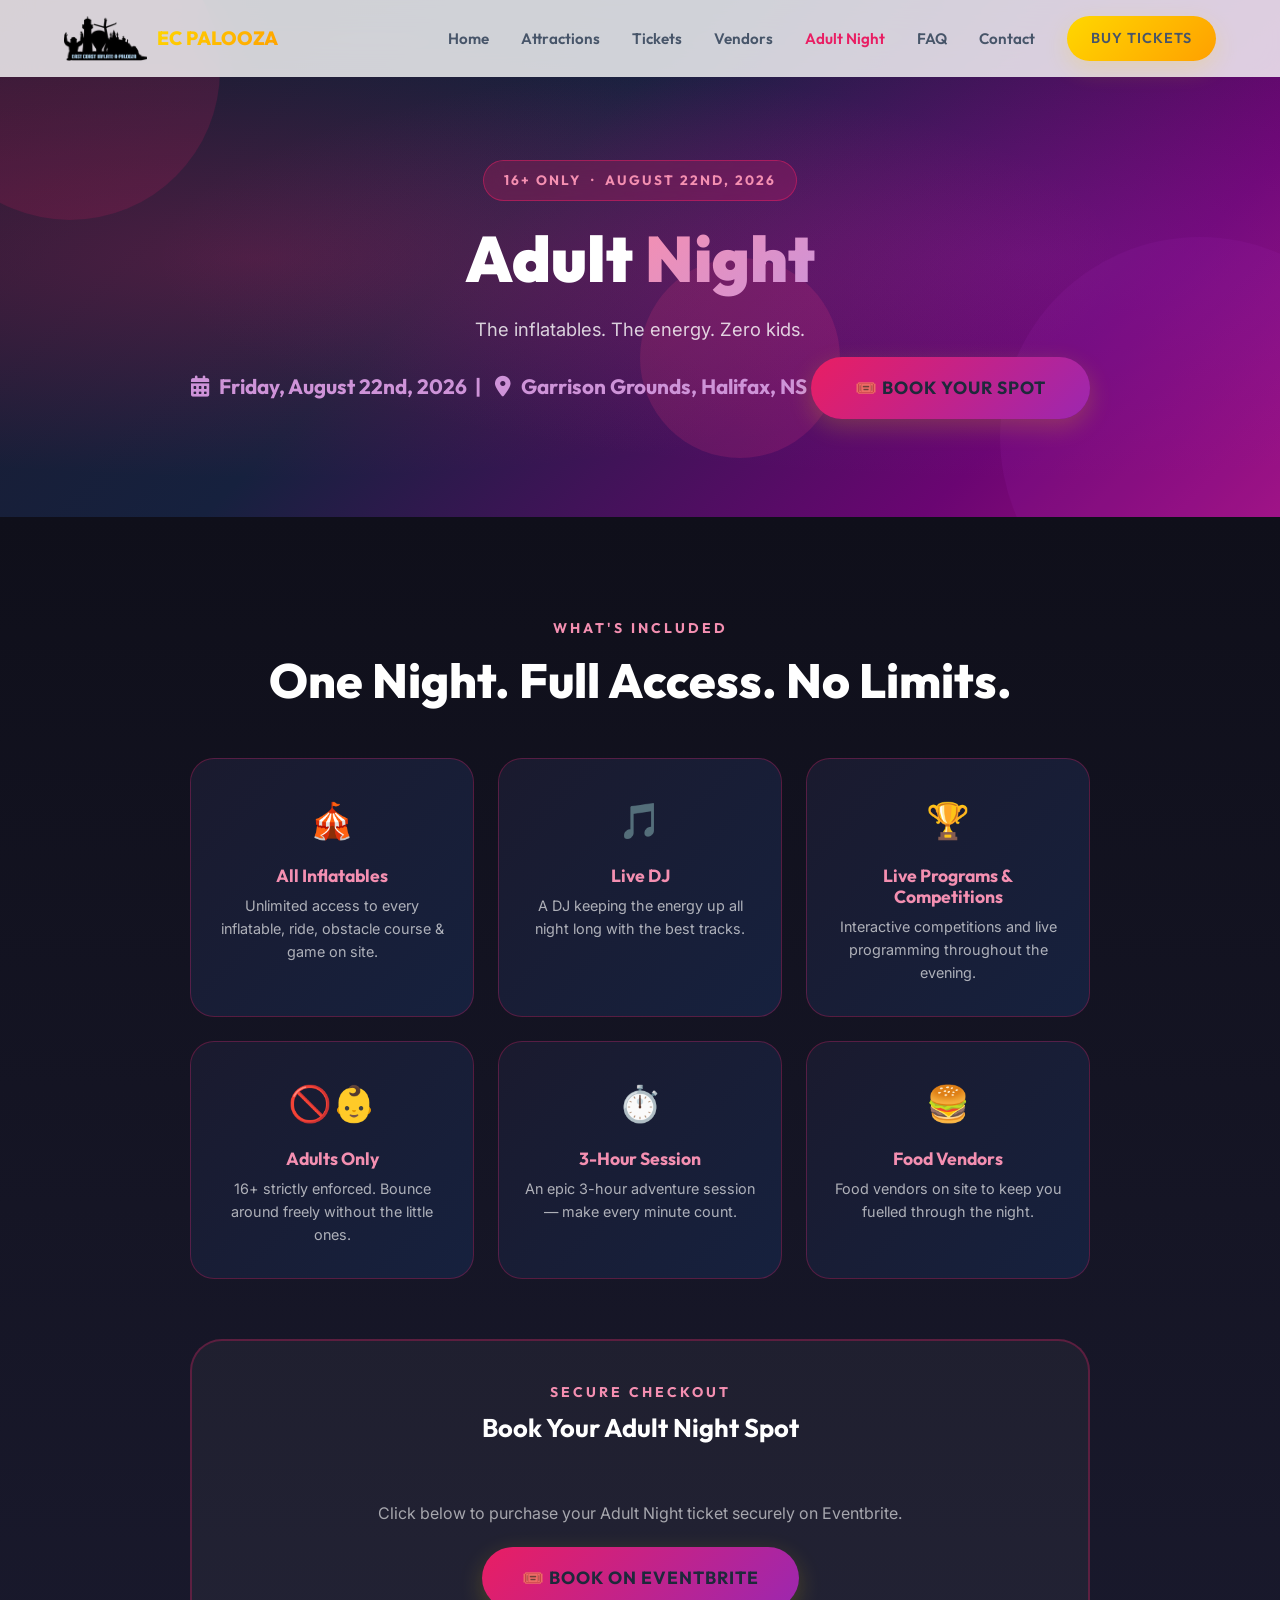
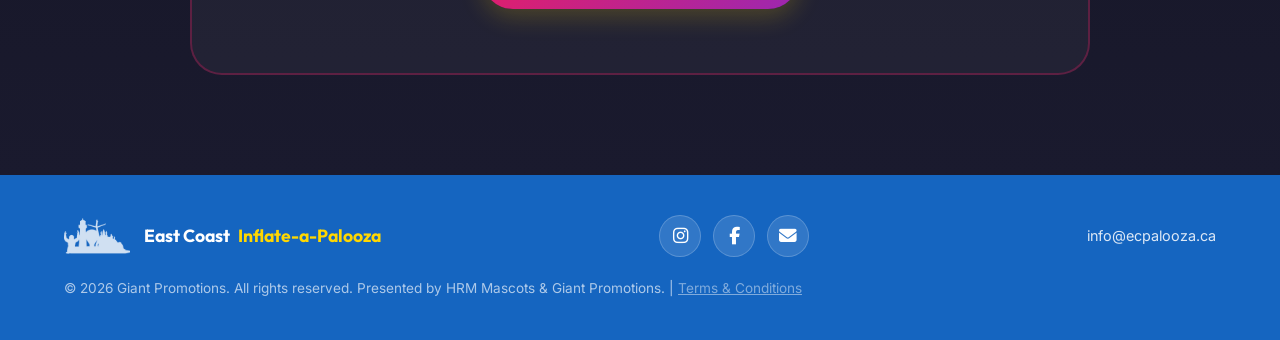
==== commit 97fcfe1a: "Add Adult Night nav link to all pages; replace vendor form with Google Form iframe" ====
--- a/adult-night.html
+++ b/adult-night.html
@@ -169,6 +169,7 @@
         <a href="index.html#attractions">Attractions</a>
         <a href="tickets.html">Tickets</a>
         <a href="vendors.html">Vendors</a>
+        <a href="adult-night.html" style="color: var(--pink);">Adult Night</a>
         <a href="faq.html">FAQ</a>
         <a href="index.html#contact">Contact</a>
         <a href="tickets.html" class="btn btn-primary">Buy Tickets</a>
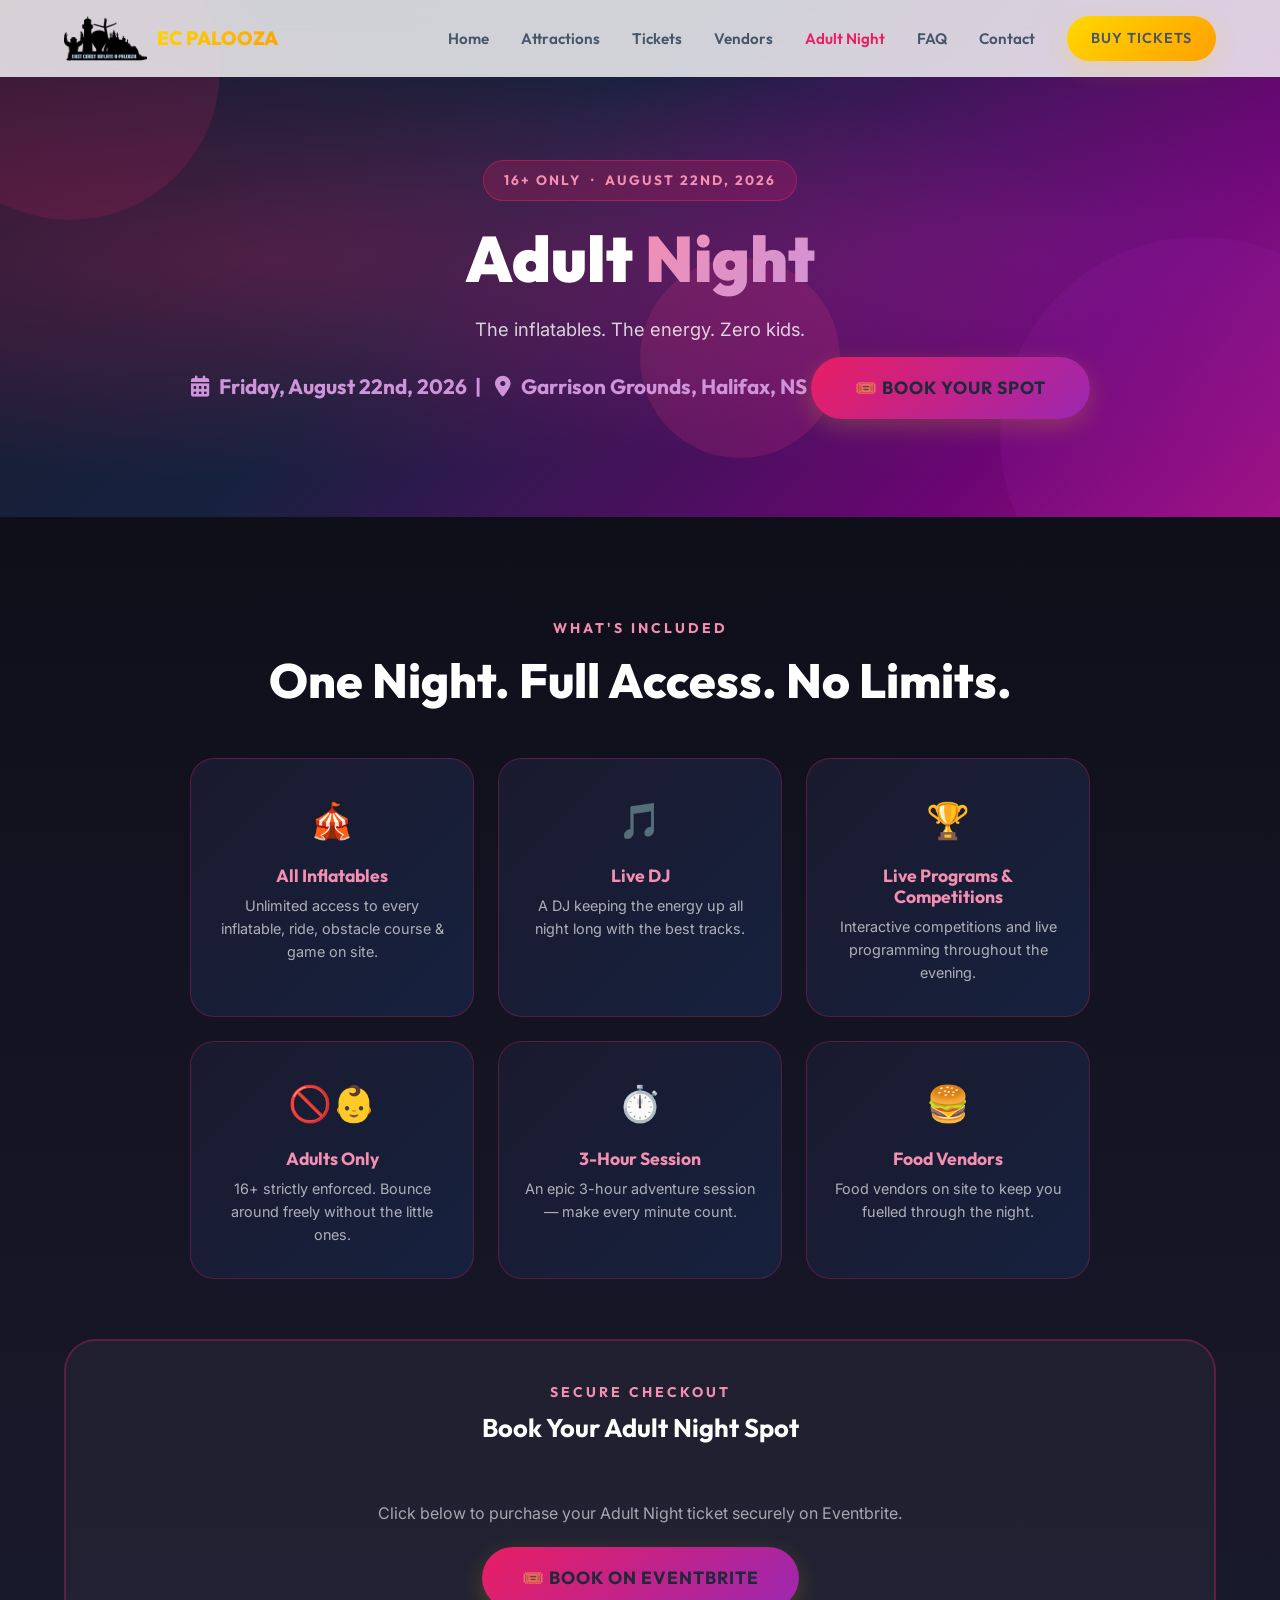
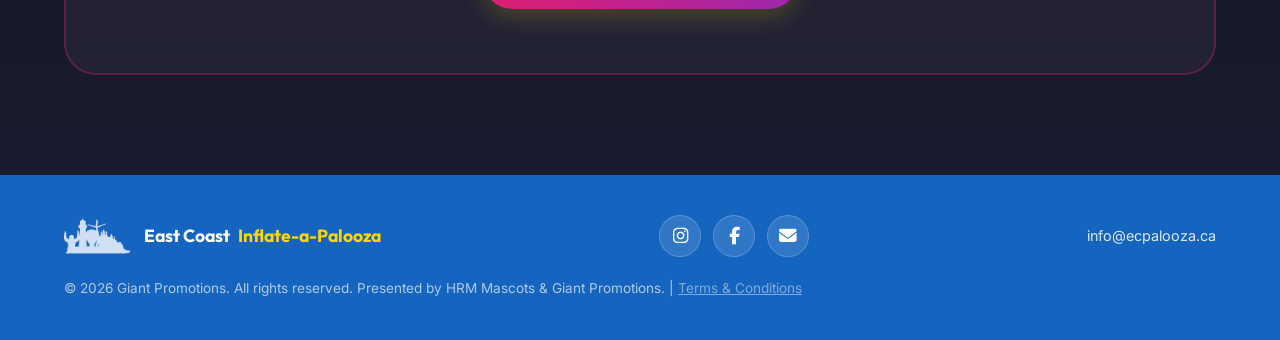
==== commit ab7c9c62: "Increase Eventbrite widget height to avoid internal scrolling" ====
--- a/adult-night.html
+++ b/adult-night.html
@@ -293,7 +293,7 @@
             widgetType: 'checkout',
             eventId: '1990115616381',
             iframeContainerId: containerId,
-            iframeContainerHeight: 425,
+            iframeContainerHeight: 1000,
             onOrderComplete: function() { console.log('Order complete!'); }
           });
         } catch(e) {
--- a/styles.css
+++ b/styles.css
@@ -857,12 +857,12 @@
 }
 
 .eb-widget-wrapper {
-  max-width: 900px;
+  width: 100%;
   margin: 52px auto 0;
   background: var(--gray-50);
   border: 2px solid var(--gray-200);
   border-radius: var(--border-radius-lg);
-  padding: 40px 36px 32px;
+  padding: 40px 16px 32px;
 }
 
 .tickets-grid {
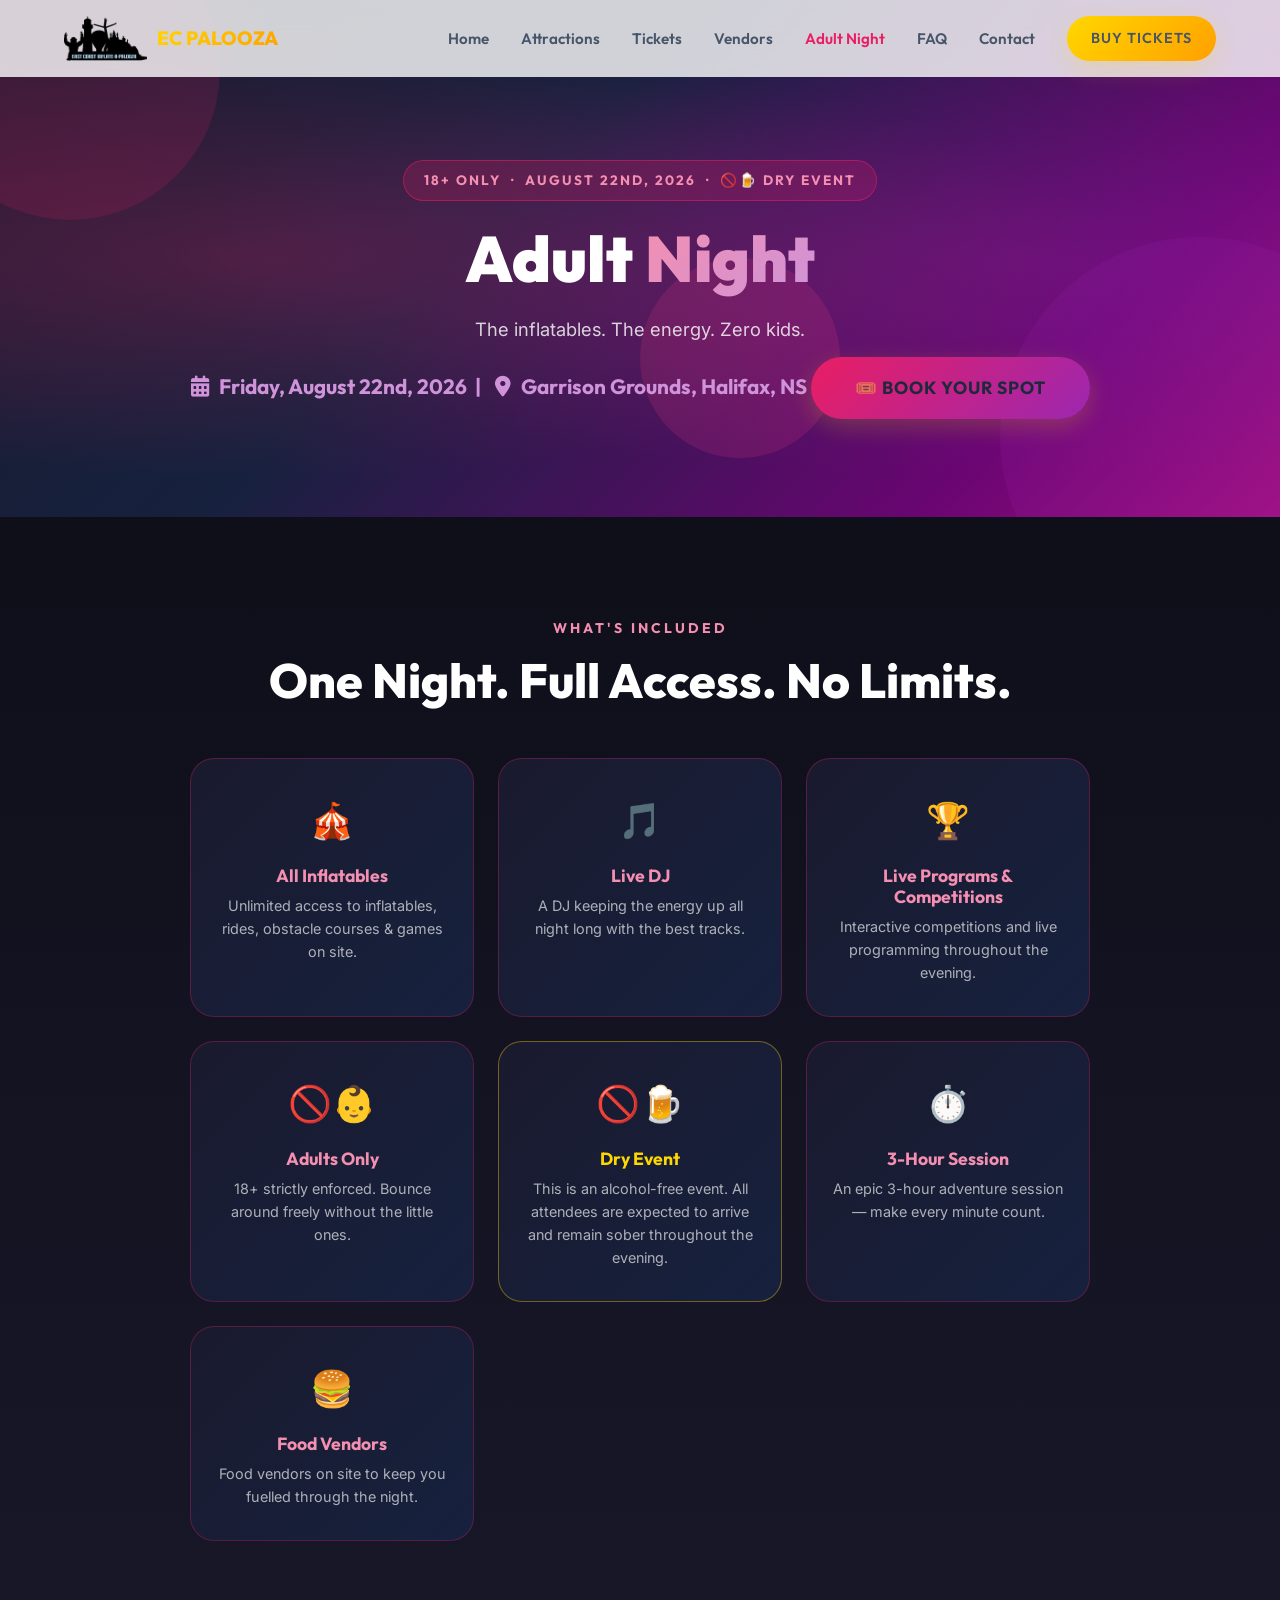
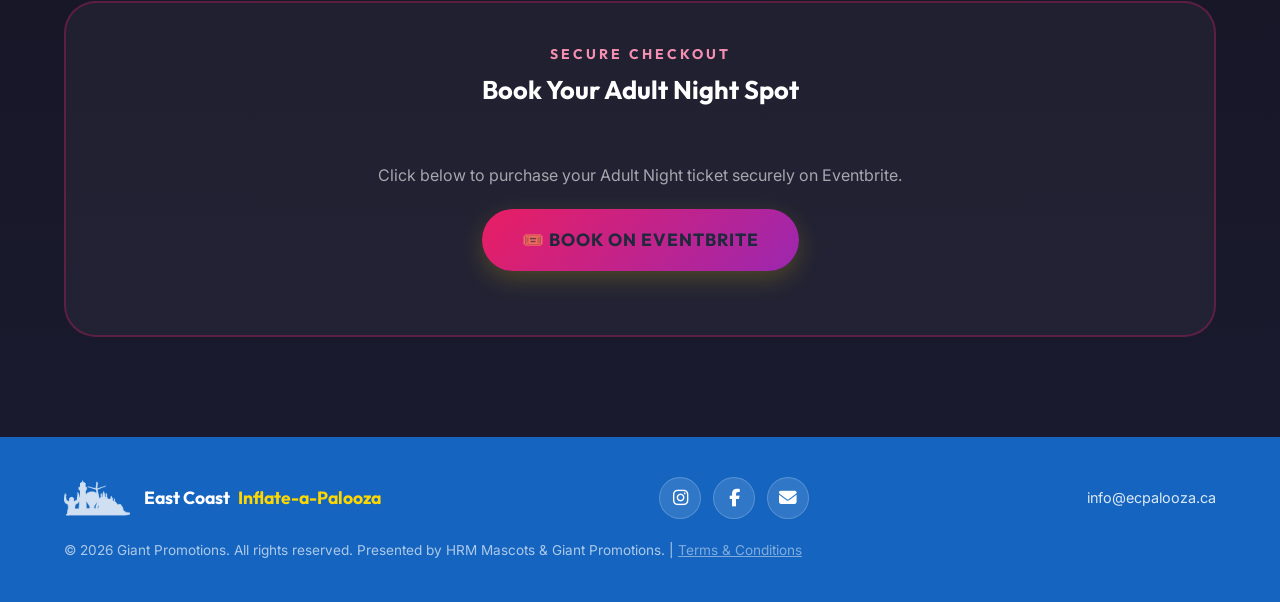
==== commit d69c492a: "Update Adult Night: 18+, dry event highlight, remove every inflatable" ====
--- a/adult-night.html
+++ b/adult-night.html
@@ -4,7 +4,7 @@
   <meta charset="UTF-8">
   <meta name="viewport" content="width=device-width, initial-scale=1.0">
   <title>Adult Night | East Coast Inflate-a-Palooza</title>
-  <meta name="description" content="Adult Night at East Coast Inflate-a-Palooza — August 22nd, 2026. 16+ only. Bounce with NO kids, live DJ, live programs & competitions. Book your spot now!">
+  <meta name="description" content="Adult Night at East Coast Inflate-a-Palooza — August 22nd, 2026. 18+ only. Dry event. Bounce with NO kids, live DJ, live programs & competitions. Book your spot now!">
   <link rel="stylesheet" href="styles.css">
   <link rel="stylesheet" href="https://cdnjs.cloudflare.com/ajax/libs/font-awesome/6.5.1/css/all.min.css">
   <style>
@@ -188,7 +188,7 @@
     <div class="light light-2"></div>
     <div class="light light-3"></div>
     <div class="container" style="position:relative;z-index:1;">
-      <div class="hero-badge">16+ Only &nbsp;·&nbsp; August 22nd, 2026</div>
+      <div class="hero-badge">18+ Only &nbsp;·&nbsp; August 22nd, 2026 &nbsp;·&nbsp; 🚫🍺 Dry Event</div>
       <h1>Adult <span>Night</span></h1>
       <p>The inflatables. The energy. Zero kids.</p>
       <div class="event-date">
@@ -212,7 +212,7 @@
         <div class="perk-card animate-on-scroll">
           <span class="perk-icon">🎪</span>
           <h3>All Inflatables</h3>
-          <p>Unlimited access to every inflatable, ride, obstacle course &amp; game on site.</p>
+          <p>Unlimited access to inflatables, rides, obstacle courses &amp; games on site.</p>
         </div>
         <div class="perk-card animate-on-scroll">
           <span class="perk-icon">🎵</span>
@@ -227,7 +227,12 @@
         <div class="perk-card animate-on-scroll">
           <span class="perk-icon">🚫👶</span>
           <h3>Adults Only</h3>
-          <p>16+ strictly enforced. Bounce around freely without the little ones.</p>
+          <p>18+ strictly enforced. Bounce around freely without the little ones.</p>
+        </div>
+        <div class="perk-card animate-on-scroll" style="border-color: rgba(255,200,0,0.4);">
+          <span class="perk-icon">🚫🍺</span>
+          <h3 style="color:#ffd700;">Dry Event</h3>
+          <p>This is an alcohol-free event. All attendees are expected to arrive and remain sober throughout the evening.</p>
         </div>
         <div class="perk-card animate-on-scroll">
           <span class="perk-icon">⏱️</span>
--- a/styles.css
+++ b/styles.css
@@ -348,51 +348,30 @@
   text-align: center;
   position: relative;
   overflow: hidden;
-  background: var(--gradient-hero);
-}
-
-.hero-bg {
+  background: #000;
+}
+
+/* Full-bleed background video */
+.hero-bg-video {
   position: absolute;
   inset: 0;
-  overflow: hidden;
-}
-
-.hero-bg .orb {
+  width: 100%;
+  height: 100%;
+  object-fit: cover;
+  z-index: 0;
+}
+
+/* Dark gradient overlay so text stays readable */
+.hero-overlay {
   position: absolute;
-  border-radius: 50%;
-  filter: blur(80px);
-  opacity: 0.3;
-  animation: orbFloat 8s ease-in-out infinite;
-}
-
-.hero-bg .orb-1 {
-  width: 500px;
-  height: 500px;
-  background: var(--yellow);
-  top: -10%;
-  right: -5%;
-  animation-delay: 0s;
-}
-
-.hero-bg .orb-2 {
-  width: 400px;
-  height: 400px;
-  background: var(--red);
-  bottom: -10%;
-  left: -5%;
-  animation-delay: 3s;
-  opacity: 0.2;
-}
-
-.hero-bg .orb-3 {
-  width: 300px;
-  height: 300px;
-  background: var(--white);
-  top: 50%;
-  left: 50%;
-  transform: translate(-50%, -50%);
-  animation-delay: 5s;
-  opacity: 0.1;
+  inset: 0;
+  background: linear-gradient(
+    to bottom,
+    rgba(0,0,0,0.55) 0%,
+    rgba(0,0,0,0.35) 50%,
+    rgba(0,0,0,0.65) 100%
+  );
+  z-index: 1;
 }
 
 .confetti-container {
@@ -400,6 +379,7 @@
   inset: 0;
   pointer-events: none;
   overflow: hidden;
+  z-index: 2;
 }
 
 .confetti {
@@ -414,9 +394,26 @@
 
 .hero-content {
   position: relative;
-  z-index: 2;
+  z-index: 3;
   padding: 0 24px;
   color: var(--white);
+}
+
+.hero-video {
+  margin: 40px auto 0;
+  max-width: 640px;
+  width: 100%;
+  border-radius: 20px;
+  overflow: hidden;
+  box-shadow: 0 24px 60px rgba(0,0,0,0.4);
+  border: 2px solid rgba(255,255,255,0.15);
+  position: relative;
+  z-index: 2;
+}
+
+.hero-video video {
+  width: 100%;
+  display: block;
 }
 
 .hero-badge {
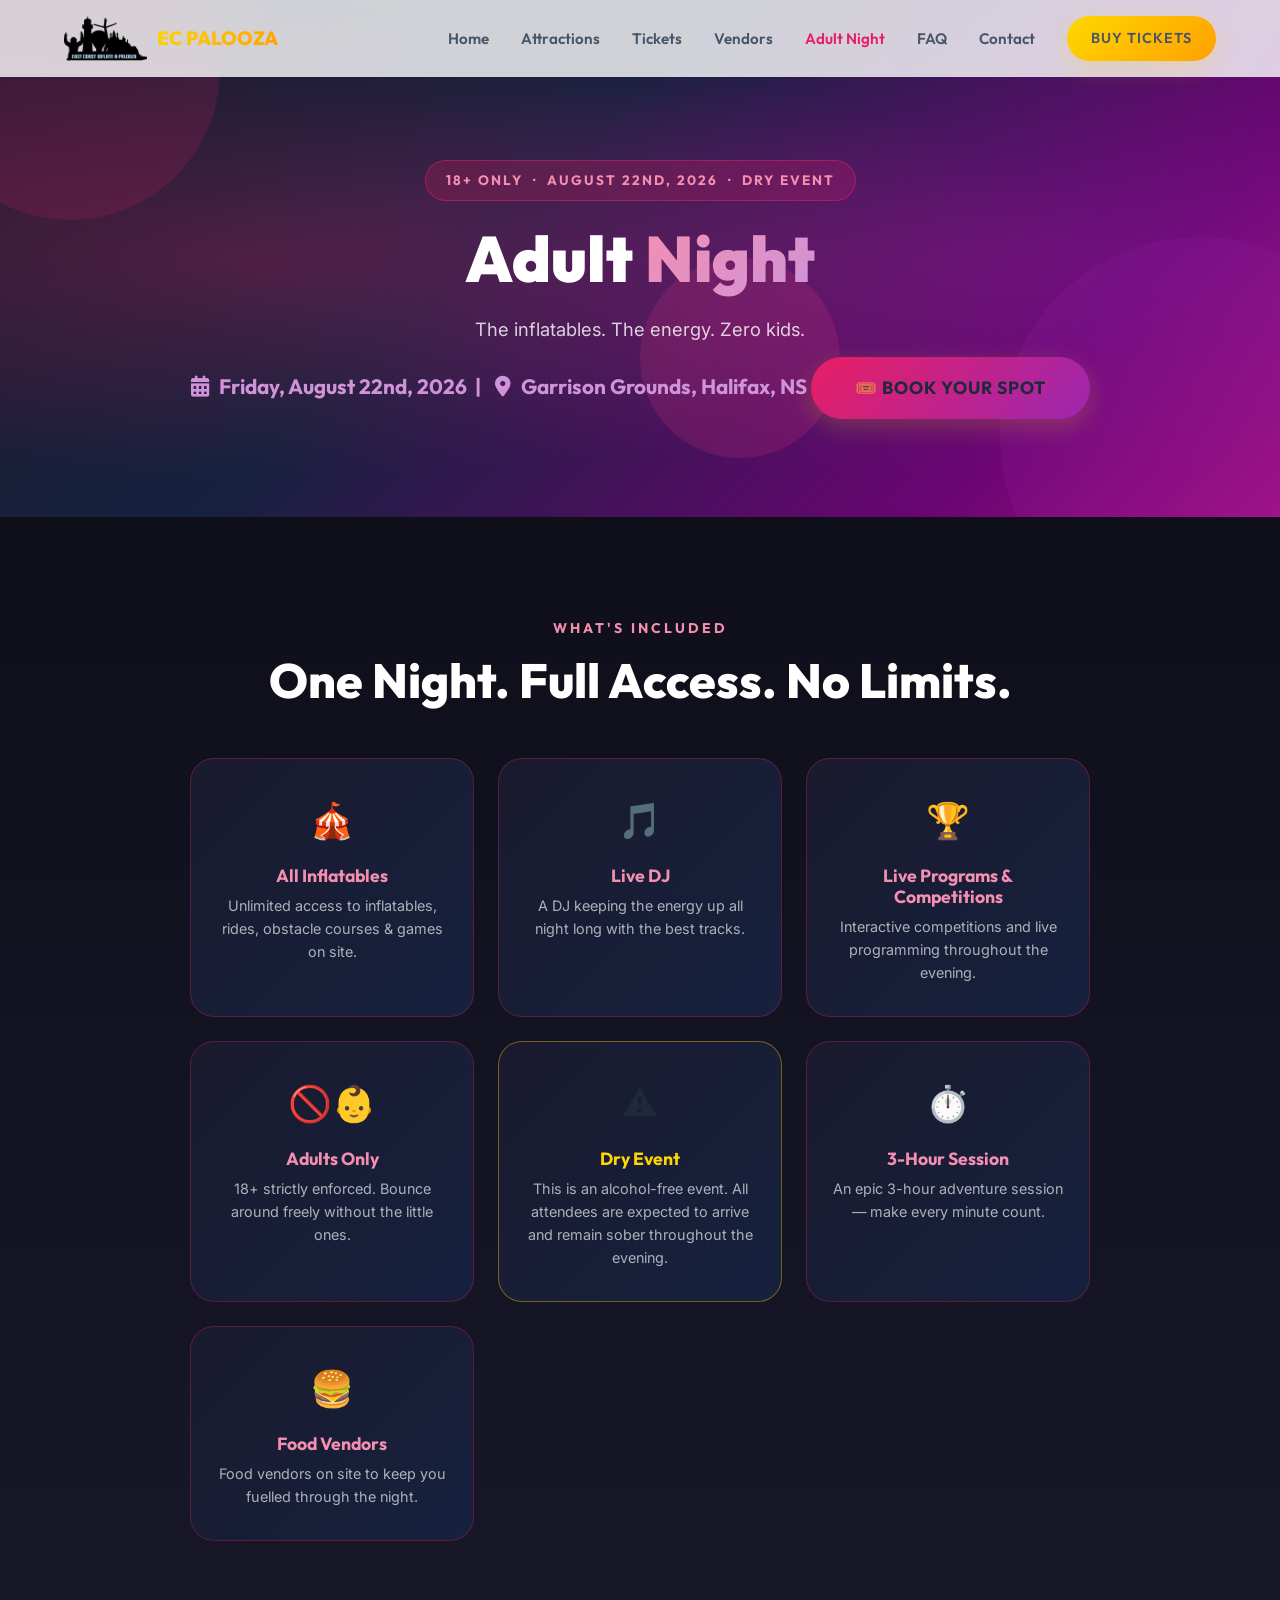
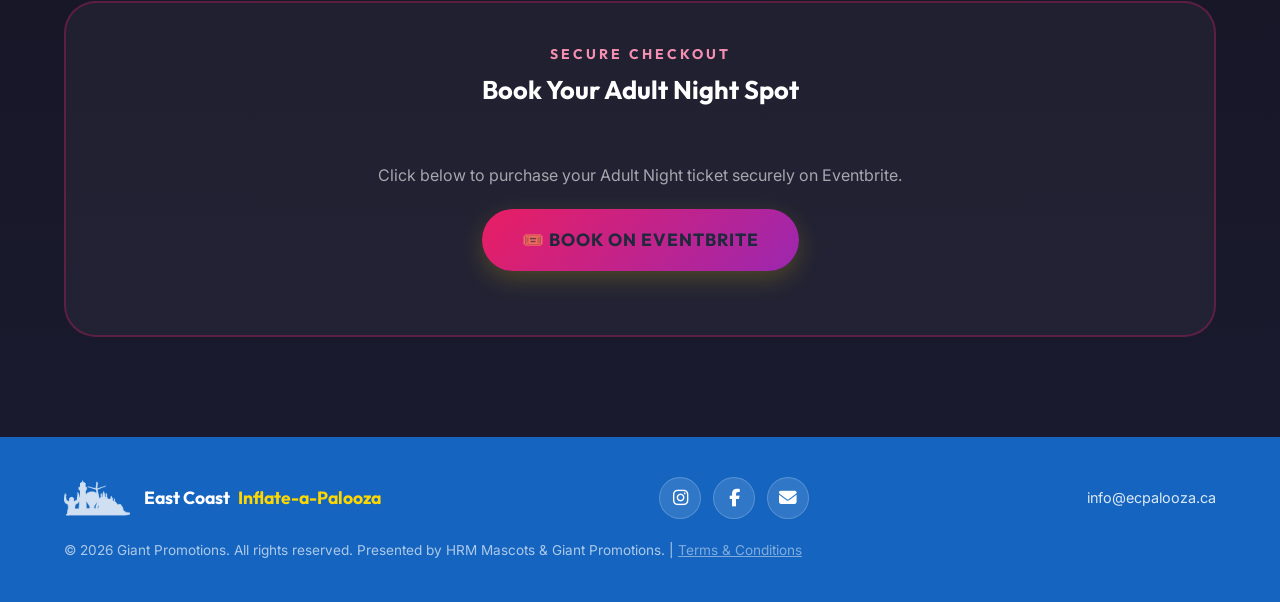
==== commit 0c4a7c14: "Remove emojis from Dry Event references" ====
--- a/adult-night.html
+++ b/adult-night.html
@@ -188,7 +188,7 @@
     <div class="light light-2"></div>
     <div class="light light-3"></div>
     <div class="container" style="position:relative;z-index:1;">
-      <div class="hero-badge">18+ Only &nbsp;·&nbsp; August 22nd, 2026 &nbsp;·&nbsp; 🚫🍺 Dry Event</div>
+      <div class="hero-badge">18+ Only &nbsp;·&nbsp; August 22nd, 2026 &nbsp;·&nbsp; Dry Event</div>
       <h1>Adult <span>Night</span></h1>
       <p>The inflatables. The energy. Zero kids.</p>
       <div class="event-date">
@@ -230,7 +230,7 @@
           <p>18+ strictly enforced. Bounce around freely without the little ones.</p>
         </div>
         <div class="perk-card animate-on-scroll" style="border-color: rgba(255,200,0,0.4);">
-          <span class="perk-icon">🚫🍺</span>
+          <span class="perk-icon">&#9888;</span>
           <h3 style="color:#ffd700;">Dry Event</h3>
           <p>This is an alcohol-free event. All attendees are expected to arrive and remain sober throughout the evening.</p>
         </div>
